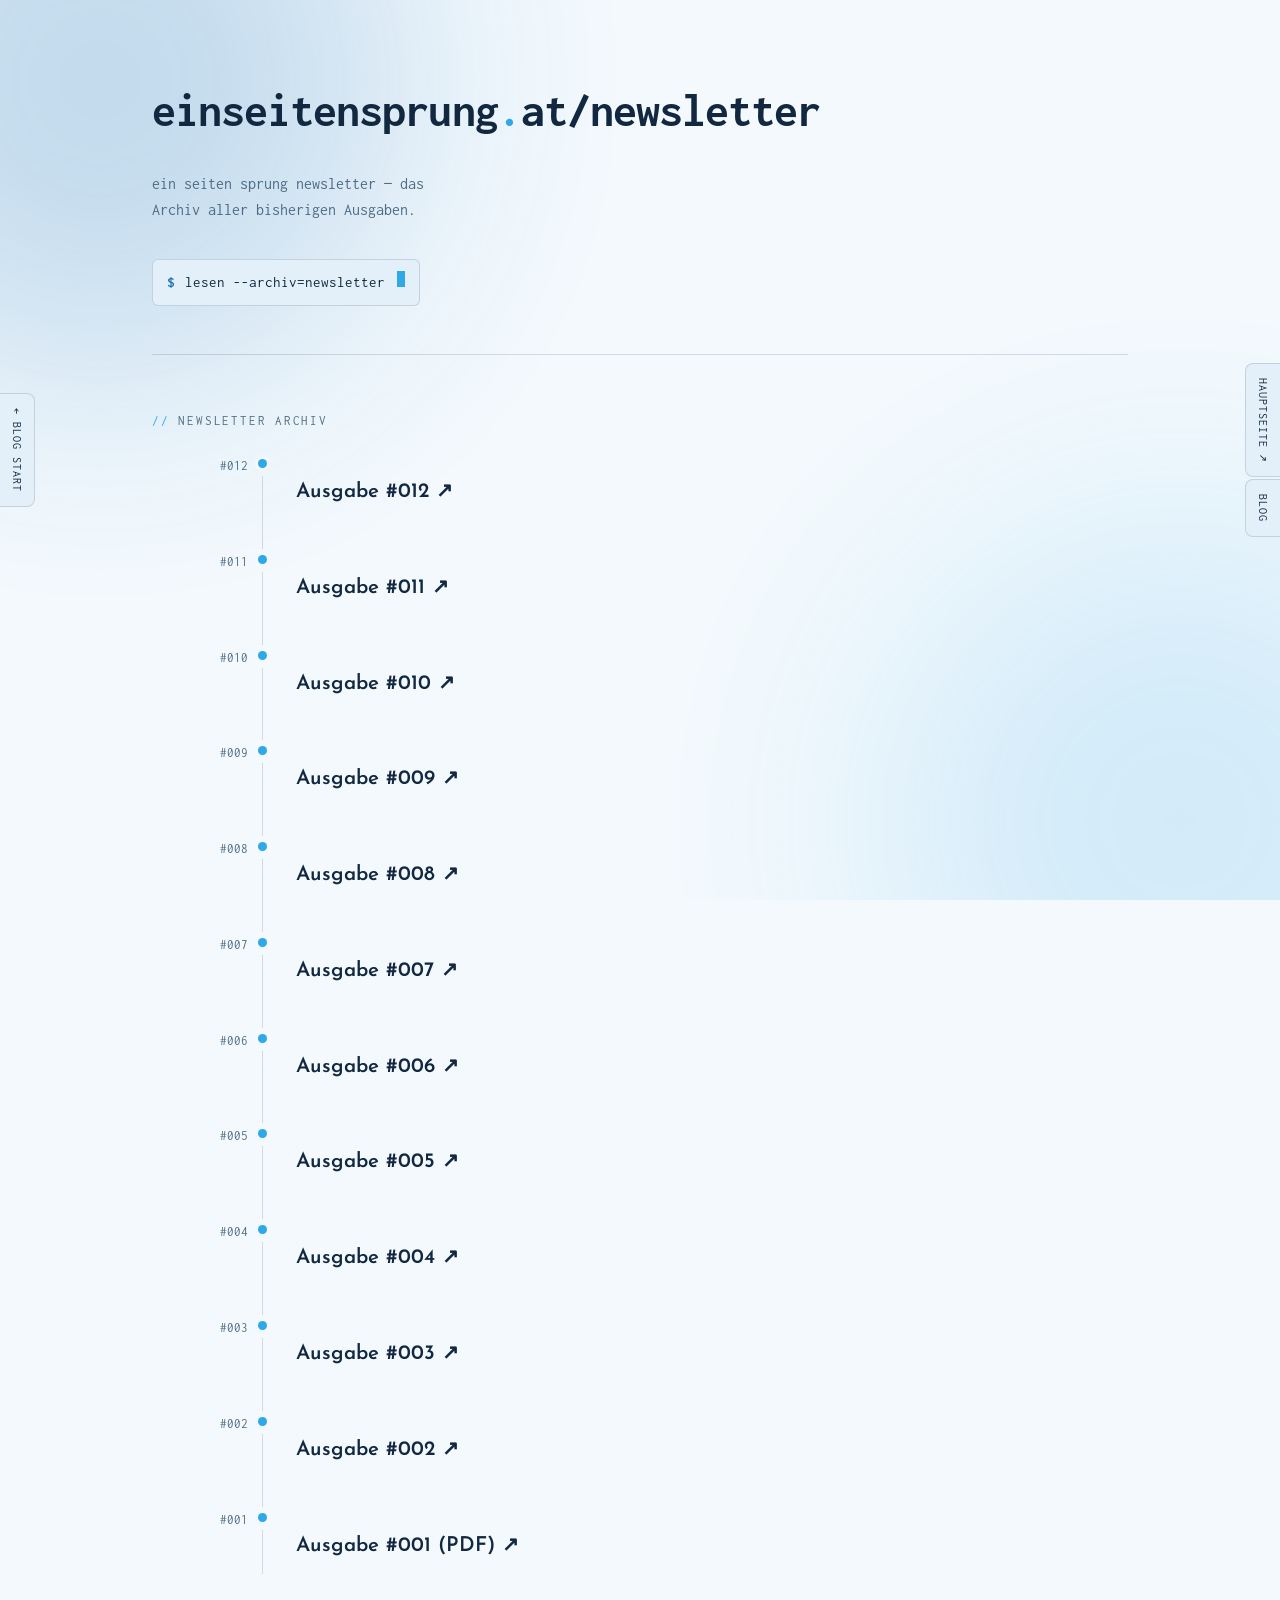
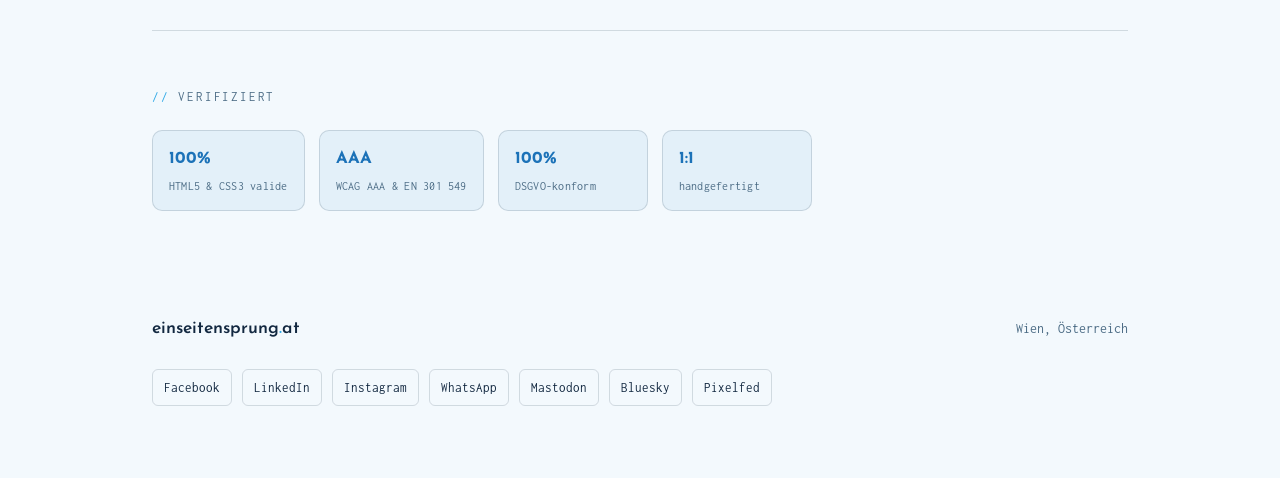
==== newsletter.html @ 6d78ee76 "Theme auf Hellblau umstellen, Newsletter-Archiv als eigene Seite übernehmen Farb-Tokens in style.css" ====
<!doctype html>
<html lang="de">
<head>
<meta charset="utf-8">
<meta name="viewport" content="width=device-width, initial-scale=1">
<title>Einseitensprung Newsletter</title>
<meta name="description" content="Das Newsletter-Archiv von einseitensprung.at &mdash; alle Ausgaben auf einen Blick.">
<link rel="preconnect" href="https://fonts.googleapis.com">
<link rel="preconnect" href="https://fonts.gstatic.com" crossorigin>
<link href="https://fonts.googleapis.com/css2?family=Josefin+Sans:wght@300;500;600;700&family=Inconsolata:wght@400;500;700&display=swap" rel="stylesheet">
<link rel="stylesheet" href="assets/style.css">

</head>
<body>
<svg width="0" height="0" style="position:absolute" aria-hidden="true">
  <symbol id="icon-mail" viewBox="0 0 24 24">
    <rect x="2" y="4" width="20" height="16" rx="2" fill="none" stroke="currentColor" stroke-width="1.5"/>
    <path d="M3 6l9 7 9-7" fill="none" stroke="currentColor" stroke-width="1.5" stroke-linecap="round" stroke-linejoin="round"/>
  </symbol>
</svg>
<div class="glow" aria-hidden="true"></div>

<nav class="side-links" aria-label="Schnellzugriff">
  <a href="https://einseitensprung.at/" target="_blank" rel="noopener">Hauptseite &#8599;</a>
  <a href="index.html">Blog</a>
</nav>

<nav class="blog-start" aria-label="Zur Blog-Startseite">
  <a href="index.html">&larr; blog start</a>
</nav>

<div class="fab" id="fab">
  <button type="button" class="fab-toggle" aria-haspopup="true" aria-expanded="false" aria-controls="fab-menu" aria-label="Schnellzugriff öffnen">
    <span class="fab-icon" aria-hidden="true"></span>
  </button>
  <div class="fab-menu" id="fab-menu">
    <a href="https://einseitensprung.at/" target="_blank" rel="noopener">Hauptseite &#8599;</a>
    <a href="index.html">Blog</a>
  </div>
</div>

<div class="wrap">

  <header class="hero">
    <div class="hero-top">
      <h1 class="wordmark"><a href="newsletter.html">einseitensprung<span class="dot">.</span>at/newsletter</a></h1>
    </div>
    <div class="hero-body">
      <div class="intro">
        <p class="tagline">ein seiten sprung newsletter &mdash; das Archiv aller bisherigen Ausgaben.</p>
        <div class="prompt">
          <span class="sym">$</span> lesen --archiv=newsletter<span class="cursor" aria-hidden="true"></span>
        </div>
      </div>
    </div>
  </header>

  <main>

  <section aria-labelledby="archiv-label">
    <h2 class="label" id="archiv-label">newsletter archiv</h2>

    <div class="rail">

      <div class="rail-item">
        <div class="rail-date">#012</div>
        <div class="rail-line"></div>
        <div class="entry">
          <h3><a href="https://sh1.sendinblue.com/aeokkg90n9pfe.html?t=1785094023748" target="_blank" rel="noopener">Ausgabe #012 &#8599;</a></h3>
        </div>
      </div>

      <div class="rail-item">
        <div class="rail-date">#011</div>
        <div class="rail-line"></div>
        <div class="entry">
          <h3><a href="https://sh1.sendinblue.com/aekcv490n9pfe.html?t=1784915313269" target="_blank" rel="noopener">Ausgabe #011 &#8599;</a></h3>
        </div>
      </div>

      <div class="rail-item">
        <div class="rail-date">#010</div>
        <div class="rail-line"></div>
        <div class="entry">
          <h3><a href="https://sh1.sendinblue.com/aebxgg90n9pfe.html?t=1777912910980" target="_blank" rel="noopener">Ausgabe #010 &#8599;</a></h3>
        </div>
      </div>

      <div class="rail-item">
        <div class="rail-date">#009</div>
        <div class="rail-line"></div>
        <div class="entry">
          <h3><a href="https://sh1.sendinblue.com/ae7pr490n9pfe.html?t=1775339996373" target="_blank" rel="noopener">Ausgabe #009 &#8599;</a></h3>
        </div>
      </div>

      <div class="rail-item">
        <div class="rail-date">#008</div>
        <div class="rail-line"></div>
        <div class="entry">
          <h3><a href="https://sh1.sendinblue.com/ae3i1s90n9pfe.html?t=1772386974" target="_blank" rel="noopener">Ausgabe #008 &#8599;</a></h3>
        </div>
      </div>

      <div class="rail-item">
        <div class="rail-date">#007</div>
        <div class="rail-line"></div>
        <div class="entry">
          <h3><a href="https://sh1.sendinblue.com/adzacg90n9pfe.html?t=1772386889663" target="_blank" rel="noopener">Ausgabe #007 &#8599;</a></h3>
        </div>
      </div>

      <div class="rail-item">
        <div class="rail-date">#006</div>
        <div class="rail-line"></div>
        <div class="entry">
          <h3><a href="https://sh1.sendinblue.com/adv2n490n9pfe.html?t=1772386922" target="_blank" rel="noopener">Ausgabe #006 &#8599;</a></h3>
        </div>
      </div>

      <div class="rail-item">
        <div class="rail-date">#005</div>
        <div class="rail-line"></div>
        <div class="entry">
          <h3><a href="https://sh1.sendinblue.com/adquxs90n9pfe.html?t=1772386842" target="_blank" rel="noopener">Ausgabe #005 &#8599;</a></h3>
        </div>
      </div>

      <div class="rail-item">
        <div class="rail-date">#004</div>
        <div class="rail-line"></div>
        <div class="entry">
          <h3><a href="https://sh1.sendinblue.com/acoxls90n9pfe.html?t=1772386797" target="_blank" rel="noopener">Ausgabe #004 &#8599;</a></h3>
        </div>
      </div>

      <div class="rail-item">
        <div class="rail-date">#003</div>
        <div class="rail-line"></div>
        <div class="entry">
          <h3><a href="https://sh1.sendinblue.com/ackpwg90n9pfe.html?t=1772386765980" target="_blank" rel="noopener">Ausgabe #003 &#8599;</a></h3>
        </div>
      </div>

      <div class="rail-item">
        <div class="rail-date">#002</div>
        <div class="rail-line"></div>
        <div class="entry">
          <h3><a href="https://sh1.sendinblue.com/accahs90n9pfe.html?t=1772386654" target="_blank" rel="noopener">Ausgabe #002 &#8599;</a></h3>
        </div>
      </div>

      <div class="rail-item">
        <div class="rail-date">#001</div>
        <div class="rail-line"></div>
        <div class="entry">
          <h3><a href="https://einseitensprung.at/newsletter/nl/esp_nl_001.pdf" target="_blank" rel="noopener">Ausgabe #001 (PDF) &#8599;</a></h3>
        </div>
      </div>

    </div>
  </section>

  <section aria-labelledby="verified-label">
    <h2 class="label" id="verified-label">verifiziert</h2>
    <div class="seals">
      <div class="seal"><span class="big">100%</span><span class="small">HTML5 &amp; CSS3 valide</span></div>
      <div class="seal"><span class="big">AAA</span><span class="small">WCAG AAA &amp; EN&nbsp;301&nbsp;549</span></div>
      <div class="seal"><span class="big">100%</span><span class="small">DSGVO&#8209;konform</span></div>
      <div class="seal"><span class="big">1:1</span><span class="small">handgefertigt</span></div>
    </div>
  </section>

  </main>

  <footer>
    <div class="connect-line">
      <a class="site" href="https://einseitensprung.at/" target="_blank" rel="noopener">einseitensprung<span class="dot">.</span>at</a>
      <span class="meta">Wien, Österreich</span>
    </div>
    <nav class="socials" aria-label="Social Media">
      <a href="https://facebook.com/einseitensprung" target="_blank" rel="noopener">Facebook</a>
      <a href="https://linkedin.com/in/stephan-foessl" target="_blank" rel="noopener">LinkedIn</a>
      <a href="https://www.instagram.com/einseitensprung" target="_blank" rel="noopener">Instagram</a>
      <a href="https://wa.me/+436648585136" target="_blank" rel="noopener">WhatsApp</a>
      <a href="https://wien.rocks/@einseitensprung" target="_blank" rel="noopener">Mastodon</a>
      <a href="https://bsky.app/profile/stephanfoessl.bsky.social" target="_blank" rel="noopener">Bluesky</a>
      <a href="https://pixelfed.social/stephan_foessl" target="_blank" rel="noopener">Pixelfed</a>
    </nav>
  </footer>

</div>

<script src="assets/script.js"></script>
</body>
</html>
---- assets/style.css ----
:root{
  --paper:#f3f9fd;
  --paper-raised:#e3f0f9;
  --ink:#122840;
  --ink-soft:#4c6c85;
  --rule: rgba(18,40,64,0.15);
  --plum:#1c72b8;
  --magenta:#2ea8e6;
  --blue:#274b8f;
  --lime:#2e4712;
  --cyan:#0e4747;
  --shadow: rgba(18,40,64,0.28);
}

@media (prefers-color-scheme: dark){
  :root:not([data-theme="light"]){
    --paper:#08131f;
    --paper-raised:#0f2033;
    --ink:#e8f3fb;
    --ink-soft:#9fc0d8;
    --rule: rgba(232,243,251,0.18);
    --plum:#5fb8f0;
    --magenta:#7fd0ff;
    --blue:#9fb3ea;
    --lime:#a3c46e;
    --cyan:#5fd6d6;
    --shadow: rgba(0,0,0,0.55);
  }
}

:root[data-theme="dark"]{
  --paper:#08131f;
  --paper-raised:#0f2033;
  --ink:#e8f3fb;
  --ink-soft:#9fc0d8;
  --rule: rgba(232,243,251,0.18);
  --plum:#5fb8f0;
  --magenta:#7fd0ff;
  --blue:#9fb3ea;
  --lime:#a3c46e;
  --cyan:#5fd6d6;
  --shadow: rgba(0,0,0,0.55);
}

*{ box-sizing:border-box; }

.glow{
  position:fixed;
  inset:0;
  overflow:hidden;
  pointer-events:none;
  z-index:0;
}
.glow::before, .glow::after{
  content:"";
  position:absolute;
  width:600px;
  height:600px;
  border-radius:50%;
  filter:blur(120px);
}
.glow::before{ top:-220px; left:-200px; background:var(--plum); opacity:.22; }
.glow::after{ bottom:-220px; right:-200px; background:var(--magenta); opacity:.16; }

.wrap{ position:relative; z-index:1; }

body{
  margin:0;
  background:var(--paper);
  color:var(--ink);
  font-family:'Inconsolata', ui-monospace, 'SFMono-Regular', Menlo, monospace;
  font-size:16px;
  line-height:1.6;
  -webkit-font-smoothing:antialiased;
}

a{ color:var(--plum); }
a:focus-visible, button:focus-visible, .rail-item:focus-visible{
  outline:2px solid var(--magenta);
  outline-offset:3px;
  border-radius:2px;
}

h1,h2,h3,.display{
  font-family:'Josefin Sans', 'Century Gothic', Futura, sans-serif;
  font-weight:600;
  text-wrap:balance;
  margin:0;
}

.wrap{
  max-width:760px;
  margin:0 auto;
  padding:0 24px;
}
@media (min-width:1024px){
  .wrap{ max-width:1024px; }
}

/* ---------- Hero ---------- */

.hero{
  padding:72px 0 48px;
  border-bottom:1px solid var(--rule);
}

.wordmark{
  font-family:'Inconsolata', ui-monospace, 'SFMono-Regular', Menlo, monospace;
  font-size:clamp(1.15rem, 6vw, 3rem);
  font-weight:700;
  letter-spacing:-0.02em;
  color:var(--ink);
  white-space:nowrap;
}
.wordmark a{
  color:inherit;
  text-decoration:none;
  display:inline-block;
}
.wordmark a:hover, .wordmark a:focus-visible{
  animation:wordmark-glitch 0.5s steps(2, end) infinite;
}
@keyframes wordmark-glitch{
  0%, 100%{ text-shadow:none; transform:translate(0,0); }
  20%{ text-shadow:-2px 0 var(--magenta), 2px 0 var(--cyan); transform:translate(-1px,0); }
  40%{ text-shadow:2px 0 var(--magenta), -2px 0 var(--cyan); transform:translate(1px,0); }
  60%{ text-shadow:-1px 0 var(--magenta), 1px 0 var(--cyan); transform:translate(0,0); }
  80%{ text-shadow:none; transform:translate(1px,0); }
}
.wordmark .dot{
  display:inline-block;
  color:var(--magenta);
  animation:dot-jump 1.8s ease-in-out infinite;
}
@keyframes dot-jump{
  0%, 20%, 50%, 80%, 100%{ transform:translateY(0); }
  40%{ transform:translateY(-0.28em); }
  60%{ transform:translateY(-0.12em); }
}

.hero-top{
  display:flex;
  flex-wrap:wrap;
  align-items:center;
  justify-content:space-between;
  gap:16px;
}

.search{
  position:relative;
  display:flex;
  align-items:center;
  justify-content:flex-end;
  height:38px;
}
.search-input{
  position:absolute;
  right:0;
  top:0;
  height:38px;
  width:0;
  padding:0;
  border:1px solid var(--rule);
  border-radius:999px;
  background:var(--paper-raised);
  color:var(--ink);
  font-family:'Inconsolata', ui-monospace, 'SFMono-Regular', Menlo, monospace;
  font-size:0.85rem;
  opacity:0;
  pointer-events:none;
  transition:width .25s ease, opacity .18s ease, padding .25s ease;
}
.search-input::placeholder{ color:var(--ink-soft); }
.search.is-open .search-input{
  width:180px;
  padding:0 44px 0 16px;
  opacity:1;
  pointer-events:auto;
}
.search-toggle{
  position:relative;
  z-index:1;
  width:38px;
  height:38px;
  border-radius:50%;
  border:1px solid var(--rule);
  background:var(--paper-raised);
  color:var(--ink);
  display:flex;
  align-items:center;
  justify-content:center;
  cursor:pointer;
  transition:border-color .15s, color .15s;
}
.search-toggle:hover, .search-toggle:focus-visible{ border-color:var(--magenta); color:var(--magenta); }
.search.is-open .search-toggle{ border-color:var(--magenta); color:var(--magenta); }
.search-icon{ width:16px; height:16px; }

.hero-body{
  display:flex;
  flex-wrap:wrap;
  gap:36px;
  margin-top:22px;
  align-items:flex-start;
}

.intro{ flex:1 1 260px; min-width:220px; }

.tagline{
  margin-top:0;
  max-width:34ch;
  color:var(--ink-soft);
  font-size:1.02rem;
}

.tagcloud{
  flex:1 1 300px;
  min-width:240px;
  display:flex;
  flex-wrap:wrap;
  align-content:flex-start;
  gap:7px 9px;
  padding-top:2px;
}
.cloud-tag{
  --tag-c:var(--plum);
  text-decoration:none;
  color:var(--ink);
  border:1px solid var(--rule);
  border-radius:999px;
  padding:3px 10px;
  line-height:1.4;
  white-space:nowrap;
}
.cloud-tag:hover, .cloud-tag:focus-visible{
  border-color:var(--tag-c);
  color:var(--tag-c);
  background:var(--paper-raised);
}
.cloud-tag.t1{ font-size:1.05rem; font-weight:700; }
.cloud-tag.t2{ font-size:0.94rem; font-weight:600; }
.cloud-tag.t3{ font-size:0.85rem; font-weight:500; }
.cloud-tag.t4{ font-size:0.76rem; font-weight:400; }
.cloud-tag.t5{ font-size:0.7rem; font-weight:400; opacity:.72; }
.cloud-tag.c-blue{ --tag-c:var(--blue); }
.cloud-tag.c-magenta{ --tag-c:var(--magenta); }
.cloud-tag.c-lime{ --tag-c:var(--lime); }
.cloud-tag.c-cyan{ --tag-c:var(--cyan); }
.cloud-tag.c-plum{ --tag-c:var(--plum); }

.prompt{
  margin-top:20px;
  display:inline-flex;
  align-items:baseline;
  gap:10px;
  font-size:0.95rem;
  color:var(--ink);
  background:var(--paper-raised);
  border:1px solid var(--rule);
  border-radius:6px;
  padding:10px 14px;
}
.prompt .sym{ color:var(--plum); font-weight:700; }
.cursor{
  display:inline-block;
  width:8px; height:1.1em;
  background:var(--magenta);
  margin-left:2px;
  animation:blink 1.1s steps(1) infinite;
  vertical-align:text-bottom;
}
@media (prefers-reduced-motion: reduce){
  .cursor{ animation:none; opacity:.75; }
  .wordmark .dot{ animation:none; }
  .wordmark a:hover, .wordmark a:focus-visible{ animation:none; color:var(--magenta); }
  .fab-icon, .fab-icon::before, .fab-icon::after, .fab-menu, .fab-menu a{ transition:none; }
  .search-input, .search-toggle{ transition:none; }
}
@keyframes blink{ 50%{ opacity:0; } }

/* ---------- Section labels ---------- */

.label{
  font-family:'Inconsolata', ui-monospace, 'SFMono-Regular', Menlo, monospace;
  font-weight:400;
  font-size:0.8rem;
  letter-spacing:0.14em;
  text-transform:uppercase;
  color:var(--ink-soft);
  margin:0 0 22px;
}
.label::before{ content:"// "; color:var(--magenta); }

section{ padding:56px 0; border-bottom:1px solid var(--rule); }
section:last-of-type{ border-bottom:none; }

/* ---------- Journal / log feed ---------- */

.rail{
  display:grid;
  grid-template-columns:96px 1fr;
  column-gap:48px;
}

.rail-item{
  display:contents;
}

.rail-date{
  grid-column:1;
  position:relative;
  font-size:0.82rem;
  color:var(--ink-soft);
  padding-top:2px;
  text-align:right;
  font-variant-numeric:tabular-nums;
}

.rail-date::after{
  content:"";
  position:absolute;
  top:6px;
  right:-19px;
  width:9px; height:9px;
  border-radius:50%;
  background:var(--magenta);
  box-shadow:0 0 0 3px var(--paper);
}

.rail-line{
  grid-column:1;
  position:relative;
}
.rail-line::before{
  content:"";
  position:absolute;
  top:0; bottom:0;
  right:-15px;
  width:1px;
  background:var(--rule);
}

.entry{
  grid-column:2;
  padding-bottom:34px;
}
.rail-item:last-child .entry{ padding-bottom:6px; }

.entry h3{
  font-size:1.28rem;
  margin-bottom:6px;
  color:var(--ink);
}
.entry h3 a{ color:inherit; text-decoration:none; }
.entry h3 a:hover, .entry h3 a:focus-visible{ color:var(--magenta); text-decoration:underline; }

.entry p{
  margin:0 0 12px;
  color:var(--ink-soft);
  font-size:1.08rem;
  line-height:1.55;
  max-width:52ch;
}

.tags{ display:flex; flex-wrap:wrap; gap:8px; }
.tag{
  display:inline-flex;
  align-items:center;
  gap:3px;
  font-size:0.76rem;
  letter-spacing:0.03em;
  padding:3px 10px;
  border:1px solid var(--rule);
  border-radius:999px;
  color:var(--ink);
}
.tag::before{ content:"#"; color:var(--ink-soft); }

.entry-media{
  width:100%;
  aspect-ratio:16/9;
  margin:14px 0;
  border:1px solid var(--rule);
  border-radius:10px;
  background:repeating-linear-gradient(135deg, var(--paper-raised) 0px, var(--paper-raised) 10px, var(--paper) 10px, var(--paper) 20px);
  display:flex;
  flex-direction:column;
  align-items:center;
  justify-content:center;
  gap:8px;
  color:var(--ink-soft);
}
.entry-media-icon{ width:28px; height:28px; opacity:.6; }
.entry-media span{
  font-size:0.72rem;
  letter-spacing:0.08em;
  text-transform:uppercase;
}

/* ---------- Pagination ---------- */

.pagination{
  display:flex;
  align-items:center;
  justify-content:center;
  flex-wrap:wrap;
  gap:10px;
  margin-top:44px;
}
.page-numbers{ display:flex; flex-wrap:wrap; gap:6px; }
.page-btn{
  font-family:'Inconsolata', monospace;
  font-size:0.85rem;
  color:var(--ink);
  background:transparent;
  border:1px solid var(--rule);
  border-radius:8px;
  padding:8px 13px;
  cursor:pointer;
  transition:border-color .15s, color .15s, background .15s, transform .15s;
}
.page-btn:hover:not(:disabled):not(.is-active){
  border-color:var(--magenta);
  color:var(--magenta);
  background:var(--paper-raised);
  transform:translateY(-1px);
}
.page-btn:active:not(:disabled):not(.is-active){ transform:translateY(0); }
.page-num{ min-width:40px; text-align:center; }
.page-btn.is-active{
  background:var(--magenta);
  border-color:var(--magenta);
  color:var(--paper);
  font-weight:700;
  cursor:default;
}
.page-btn:disabled{ opacity:.35; cursor:not-allowed; }
.pagination-note{
  width:100%;
  text-align:center;
  margin-top:14px;
  font-size:0.76rem;
  color:var(--ink-soft);
}

/* ---------- About ---------- */

.about{
  display:grid;
  grid-template-columns:1fr;
  gap:18px;
}
.about .who{
  font-family:'Josefin Sans', sans-serif;
  font-size:1.6rem;
  font-weight:600;
}
.about .role{ color:var(--plum); }
.focus-list{
  display:flex;
  flex-wrap:wrap;
  gap:10px 22px;
  margin-top:6px;
  padding:0;
  list-style:none;
  color:var(--ink-soft);
  font-size:0.92rem;
}
.focus-list li::before{ content:"— "; color:var(--magenta); }

/* ---------- Verified / seals ---------- */

.seals{
  display:flex;
  flex-wrap:wrap;
  gap:14px;
}
.seal{
  border:1px solid var(--rule);
  border-radius:10px;
  padding:14px 16px;
  min-width:150px;
  background:var(--paper-raised);
}
.seal .big{
  font-family:'Josefin Sans', sans-serif;
  font-weight:700;
  font-size:1.05rem;
  color:var(--plum);
}
.seal .small{
  display:block;
  margin-top:4px;
  font-size:0.76rem;
  color:var(--ink-soft);
  letter-spacing:0.02em;
}

/* ---------- Sticky side links ---------- */

.side-links{
  position:fixed;
  right:0;
  top:50%;
  transform:translateY(-50%);
  z-index:5;
  display:flex;
  flex-direction:column;
  gap:2px;
}
.side-links a{
  writing-mode:vertical-rl;
  text-orientation:mixed;
  text-decoration:none;
  font-size:0.78rem;
  letter-spacing:0.08em;
  text-transform:uppercase;
  color:var(--ink);
  background:var(--paper-raised);
  border:1px solid var(--rule);
  border-right:none;
  border-radius:8px 0 0 8px;
  padding:14px 7px;
  transition:background .15s, color .15s, padding-right .15s, border-color .15s;
}
.side-links a:hover, .side-links a:focus-visible{
  color:var(--paper);
  background:var(--magenta);
  border-color:var(--magenta);
  padding-right:11px;
}
@media (max-width:900px){
  .side-links{ display:none; }
}

/* ---------- Blog-Start (nur Detailseite) ---------- */

.blog-start{
  position:fixed;
  left:0;
  top:50%;
  transform:translateY(-50%);
  z-index:5;
}
.blog-start a{
  display:block;
  writing-mode:vertical-rl;
  text-orientation:mixed;
  text-decoration:none;
  font-size:0.78rem;
  letter-spacing:0.08em;
  text-transform:uppercase;
  color:var(--ink);
  background:var(--paper-raised);
  border:1px solid var(--rule);
  border-left:none;
  border-radius:0 8px 8px 0;
  padding:14px 7px;
  transition:background .15s, color .15s, padding-left .15s, border-color .15s;
}
.blog-start a:hover, .blog-start a:focus-visible{
  color:var(--paper);
  background:var(--magenta);
  border-color:var(--magenta);
  padding-left:11px;
}
@media (max-width:900px){
  .blog-start{
    left:18px;
    top:auto;
    bottom:18px;
    transform:none;
  }
  .blog-start a{
    writing-mode:horizontal-tb;
    border:1px solid var(--rule);
    border-radius:999px;
    padding:12px 18px;
    box-shadow:0 6px 14px var(--shadow);
  }
  .blog-start a:hover, .blog-start a:focus-visible{ padding-left:18px; }
}

/* ---------- Mobile FAB (Hauptseite / Newsletter) ---------- */

.fab{
  display:none;
  position:fixed;
  right:18px;
  bottom:18px;
  z-index:6;
}
@media (max-width:900px){
  .fab{ display:block; }
}

.fab-toggle{
  width:35px;
  height:35px;
  border-radius:50%;
  border:none;
  background:var(--magenta);
  color:var(--paper);
  display:flex;
  align-items:center;
  justify-content:center;
  cursor:pointer;
  box-shadow:0 6px 14px var(--shadow);
  transition:background .15s;
}
.fab-icon{
  position:relative;
  width:15px;
  height:2px;
  background:currentColor;
  border-radius:1px;
  transition:background .2s;
}
.fab-icon::before, .fab-icon::after{
  content:"";
  position:absolute;
  left:0;
  width:15px;
  height:2px;
  background:currentColor;
  border-radius:1px;
  transition:transform .2s, top .2s;
}
.fab-icon::before{ top:-5px; }
.fab-icon::after{ top:5px; }
.fab.is-open .fab-toggle{ background:var(--ink); }
.fab.is-open .fab-icon{ background:transparent; }
.fab.is-open .fab-icon::before{ top:0; transform:rotate(45deg); }
.fab.is-open .fab-icon::after{ top:0; transform:rotate(-45deg); }

.fab-menu{
  position:absolute;
  right:0;
  bottom:47px;
  display:flex;
  flex-direction:column;
  align-items:flex-end;
  gap:10px;
  opacity:0;
  pointer-events:none;
  transform:translateY(8px);
  transition:opacity .18s, transform .18s;
}
.fab.is-open .fab-menu{ opacity:1; pointer-events:auto; transform:translateY(0); }
.fab-menu a{
  white-space:nowrap;
  text-decoration:none;
  font-size:0.85rem;
  color:var(--ink);
  background:var(--paper-raised);
  border:1px solid var(--rule);
  border-radius:999px;
  padding:10px 16px;
  box-shadow:0 4px 14px var(--shadow);
  transition:background .15s, color .15s, border-color .15s;
}
.fab-menu a:hover, .fab-menu a:focus-visible{
  color:var(--paper);
  background:var(--magenta);
  border-color:var(--magenta);
}

/* ---------- Article (detail page) ---------- */

.back-link{
  display:inline-flex;
  align-items:center;
  margin-top:28px;
  gap:6px;
  font-size:0.8rem;
  letter-spacing:0.08em;
  text-transform:uppercase;
  color:var(--ink-soft);
  text-decoration:none;
}
.back-link:hover, .back-link:focus-visible{ color:var(--magenta); }

.article{ padding:48px 0 64px; }

.article-date{
  font-size:0.82rem;
  color:var(--ink-soft);
  margin:0 0 10px;
  font-variant-numeric:tabular-nums;
}
.article-title{
  font-size:clamp(1.7rem, 4vw, 2.6rem);
  margin-bottom:14px;
}
.article-tags{ margin-bottom:14px; }
.byline{
  font-size:0.85rem;
  color:var(--ink-soft);
  margin:0 0 32px;
}
.article-hero{ margin:0 0 36px; }

.prose{ max-width:62ch; }
.prose p{
  margin:0 0 20px;
  font-size:1.08rem;
  line-height:1.7;
  color:var(--ink);
}
.prose p:last-child{ margin-bottom:0; }

.post-nav{
  display:flex;
  justify-content:space-between;
  gap:24px;
  margin-top:56px;
  padding-top:32px;
  border-top:1px solid var(--rule);
  flex-wrap:wrap;
}
.post-nav-link{
  display:flex;
  flex-direction:column;
  gap:6px;
  max-width:320px;
  text-decoration:none;
  color:var(--ink);
}
.post-nav-next{
  margin-left:auto;
  text-align:right;
  align-items:flex-end;
}
.post-nav-label{
  font-size:0.78rem;
  letter-spacing:0.1em;
  text-transform:uppercase;
  color:var(--ink-soft);
}
.post-nav-title{
  font-family:'Josefin Sans', sans-serif;
  font-weight:600;
  font-size:1.05rem;
  text-wrap:balance;
}
a.post-nav-link:hover .post-nav-title,
a.post-nav-link:hover .post-nav-label,
a.post-nav-link:focus-visible .post-nav-title,
a.post-nav-link:focus-visible .post-nav-label{ color:var(--magenta); }
.post-nav-disabled{ opacity:.4; cursor:default; }

/* ---------- Footer ---------- */

footer{ padding:48px 0 72px; }
.connect-line{
  display:flex;
  align-items:baseline;
  justify-content:space-between;
  flex-wrap:wrap;
  gap:16px;
  margin-bottom:26px;
}
.connect-line .site{
  font-family:'Josefin Sans', sans-serif;
  font-weight:600;
  font-size:1.1rem;
  color:var(--ink);
  text-decoration:none;
}
.connect-line .site:hover, .connect-line .site:focus-visible{ color:var(--magenta); }
.connect-line .site .dot{ color:var(--magenta); }
.connect-line .meta{ color:var(--ink-soft); font-size:0.86rem; }

.socials{
  display:flex;
  flex-wrap:wrap;
  gap:10px;
}
.socials a{
  text-decoration:none;
  font-size:0.82rem;
  color:var(--ink);
  border:1px solid var(--rule);
  border-radius:6px;
  padding:7px 11px;
  transition:border-color .15s, color .15s;
}
.socials a:hover{ border-color:var(--magenta); color:var(--magenta); }

.fineprint{
  margin-top:30px;
  font-size:0.78rem;
  color:var(--ink-soft);
  border-top:1px solid var(--rule);
  padding-top:20px;
}

@media (max-width:520px){
  .rail{ grid-template-columns:64px 1fr; column-gap:21px; }
  .rail-date::after{ right:-14px; }
  .rail-line::before{ right:-11px; }

  .glow::before, .glow::after{ width:220px; height:220px; filter:blur(45px); }
  .glow::before{ top:-80px; left:-80px; }
  .glow::after{ bottom:-80px; right:-80px; }
}

@media (max-width:680px){
  .hero-top{ flex-direction:column; align-items:flex-start; }
  .search{ align-self:flex-end; }
}
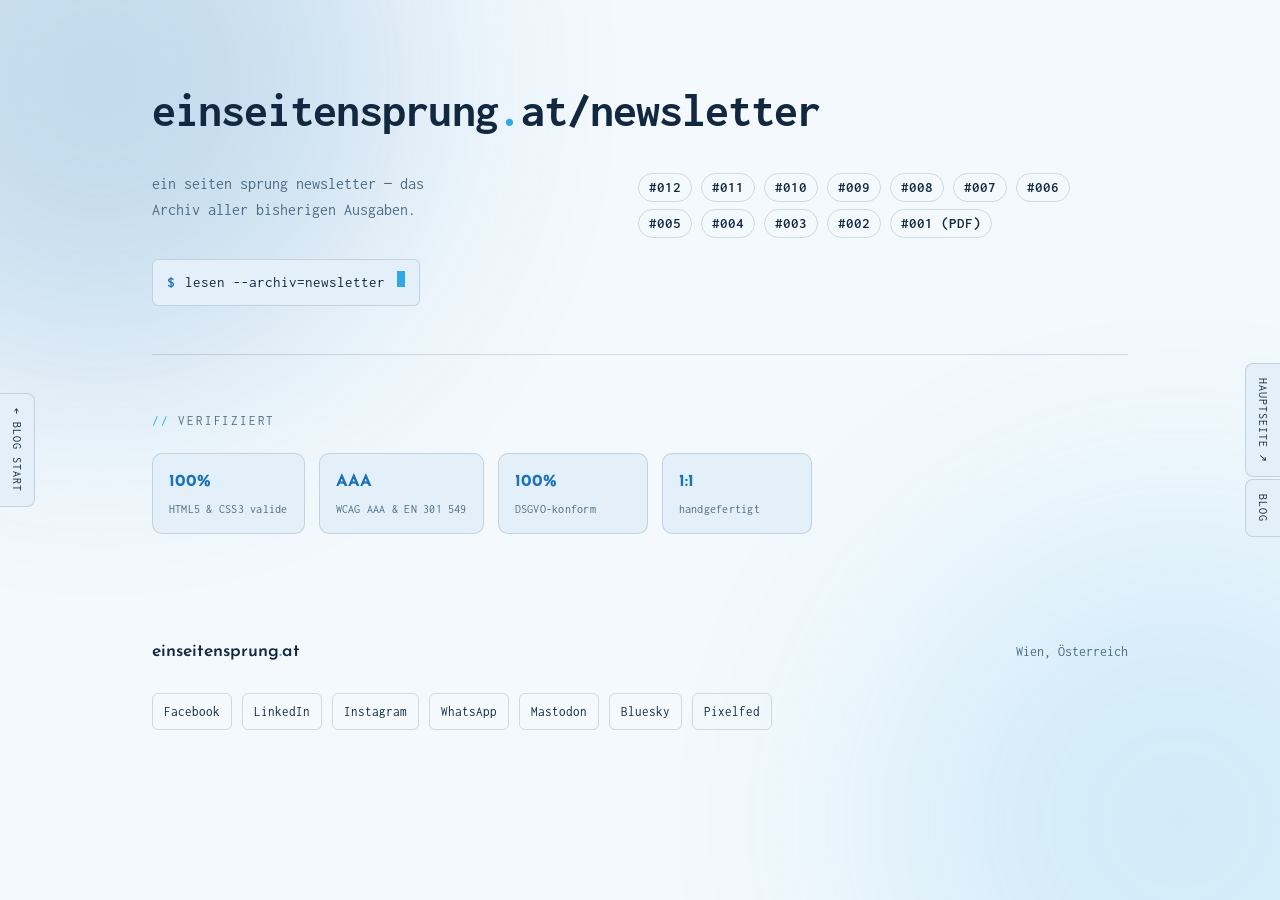
==== commit 830e0086: "Newsletter: Timeline entfernen, Ausgaben als Pill-Links im Hero Statt der Rail/Timeline-Ansicht werd" ====
--- a/newsletter.html
+++ b/newsletter.html
@@ -52,114 +52,24 @@
           <span class="sym">$</span> lesen --archiv=newsletter<span class="cursor" aria-hidden="true"></span>
         </div>
       </div>
+      <nav class="tagcloud" aria-label="Newsletter-Ausgaben">
+        <a class="cloud-tag t2 c-blue" href="https://sh1.sendinblue.com/aeokkg90n9pfe.html?t=1785094023748" target="_blank" rel="noopener">#012</a>
+        <a class="cloud-tag t2 c-plum" href="https://sh1.sendinblue.com/aekcv490n9pfe.html?t=1784915313269" target="_blank" rel="noopener">#011</a>
+        <a class="cloud-tag t2 c-blue" href="https://sh1.sendinblue.com/aebxgg90n9pfe.html?t=1777912910980" target="_blank" rel="noopener">#010</a>
+        <a class="cloud-tag t2 c-plum" href="https://sh1.sendinblue.com/ae7pr490n9pfe.html?t=1775339996373" target="_blank" rel="noopener">#009</a>
+        <a class="cloud-tag t2 c-blue" href="https://sh1.sendinblue.com/ae3i1s90n9pfe.html?t=1772386974" target="_blank" rel="noopener">#008</a>
+        <a class="cloud-tag t2 c-plum" href="https://sh1.sendinblue.com/adzacg90n9pfe.html?t=1772386889663" target="_blank" rel="noopener">#007</a>
+        <a class="cloud-tag t2 c-blue" href="https://sh1.sendinblue.com/adv2n490n9pfe.html?t=1772386922" target="_blank" rel="noopener">#006</a>
+        <a class="cloud-tag t2 c-plum" href="https://sh1.sendinblue.com/adquxs90n9pfe.html?t=1772386842" target="_blank" rel="noopener">#005</a>
+        <a class="cloud-tag t2 c-blue" href="https://sh1.sendinblue.com/acoxls90n9pfe.html?t=1772386797" target="_blank" rel="noopener">#004</a>
+        <a class="cloud-tag t2 c-plum" href="https://sh1.sendinblue.com/ackpwg90n9pfe.html?t=1772386765980" target="_blank" rel="noopener">#003</a>
+        <a class="cloud-tag t2 c-blue" href="https://sh1.sendinblue.com/accahs90n9pfe.html?t=1772386654" target="_blank" rel="noopener">#002</a>
+        <a class="cloud-tag t2 c-plum" href="https://einseitensprung.at/newsletter/nl/esp_nl_001.pdf" target="_blank" rel="noopener">#001 (PDF)</a>
+      </nav>
     </div>
   </header>
 
   <main>
-
-  <section aria-labelledby="archiv-label">
-    <h2 class="label" id="archiv-label">newsletter archiv</h2>
-
-    <div class="rail">
-
-      <div class="rail-item">
-        <div class="rail-date">#012</div>
-        <div class="rail-line"></div>
-        <div class="entry">
-          <h3><a href="https://sh1.sendinblue.com/aeokkg90n9pfe.html?t=1785094023748" target="_blank" rel="noopener">Ausgabe #012 &#8599;</a></h3>
-        </div>
-      </div>
-
-      <div class="rail-item">
-        <div class="rail-date">#011</div>
-        <div class="rail-line"></div>
-        <div class="entry">
-          <h3><a href="https://sh1.sendinblue.com/aekcv490n9pfe.html?t=1784915313269" target="_blank" rel="noopener">Ausgabe #011 &#8599;</a></h3>
-        </div>
-      </div>
-
-      <div class="rail-item">
-        <div class="rail-date">#010</div>
-        <div class="rail-line"></div>
-        <div class="entry">
-          <h3><a href="https://sh1.sendinblue.com/aebxgg90n9pfe.html?t=1777912910980" target="_blank" rel="noopener">Ausgabe #010 &#8599;</a></h3>
-        </div>
-      </div>
-
-      <div class="rail-item">
-        <div class="rail-date">#009</div>
-        <div class="rail-line"></div>
-        <div class="entry">
-          <h3><a href="https://sh1.sendinblue.com/ae7pr490n9pfe.html?t=1775339996373" target="_blank" rel="noopener">Ausgabe #009 &#8599;</a></h3>
-        </div>
-      </div>
-
-      <div class="rail-item">
-        <div class="rail-date">#008</div>
-        <div class="rail-line"></div>
-        <div class="entry">
-          <h3><a href="https://sh1.sendinblue.com/ae3i1s90n9pfe.html?t=1772386974" target="_blank" rel="noopener">Ausgabe #008 &#8599;</a></h3>
-        </div>
-      </div>
-
-      <div class="rail-item">
-        <div class="rail-date">#007</div>
-        <div class="rail-line"></div>
-        <div class="entry">
-          <h3><a href="https://sh1.sendinblue.com/adzacg90n9pfe.html?t=1772386889663" target="_blank" rel="noopener">Ausgabe #007 &#8599;</a></h3>
-        </div>
-      </div>
-
-      <div class="rail-item">
-        <div class="rail-date">#006</div>
-        <div class="rail-line"></div>
-        <div class="entry">
-          <h3><a href="https://sh1.sendinblue.com/adv2n490n9pfe.html?t=1772386922" target="_blank" rel="noopener">Ausgabe #006 &#8599;</a></h3>
-        </div>
-      </div>
-
-      <div class="rail-item">
-        <div class="rail-date">#005</div>
-        <div class="rail-line"></div>
-        <div class="entry">
-          <h3><a href="https://sh1.sendinblue.com/adquxs90n9pfe.html?t=1772386842" target="_blank" rel="noopener">Ausgabe #005 &#8599;</a></h3>
-        </div>
-      </div>
-
-      <div class="rail-item">
-        <div class="rail-date">#004</div>
-        <div class="rail-line"></div>
-        <div class="entry">
-          <h3><a href="https://sh1.sendinblue.com/acoxls90n9pfe.html?t=1772386797" target="_blank" rel="noopener">Ausgabe #004 &#8599;</a></h3>
-        </div>
-      </div>
-
-      <div class="rail-item">
-        <div class="rail-date">#003</div>
-        <div class="rail-line"></div>
-        <div class="entry">
-          <h3><a href="https://sh1.sendinblue.com/ackpwg90n9pfe.html?t=1772386765980" target="_blank" rel="noopener">Ausgabe #003 &#8599;</a></h3>
-        </div>
-      </div>
-
-      <div class="rail-item">
-        <div class="rail-date">#002</div>
-        <div class="rail-line"></div>
-        <div class="entry">
-          <h3><a href="https://sh1.sendinblue.com/accahs90n9pfe.html?t=1772386654" target="_blank" rel="noopener">Ausgabe #002 &#8599;</a></h3>
-        </div>
-      </div>
-
-      <div class="rail-item">
-        <div class="rail-date">#001</div>
-        <div class="rail-line"></div>
-        <div class="entry">
-          <h3><a href="https://einseitensprung.at/newsletter/nl/esp_nl_001.pdf" target="_blank" rel="noopener">Ausgabe #001 (PDF) &#8599;</a></h3>
-        </div>
-      </div>
-
-    </div>
-  </section>
 
   <section aria-labelledby="verified-label">
     <h2 class="label" id="verified-label">verifiziert</h2>
